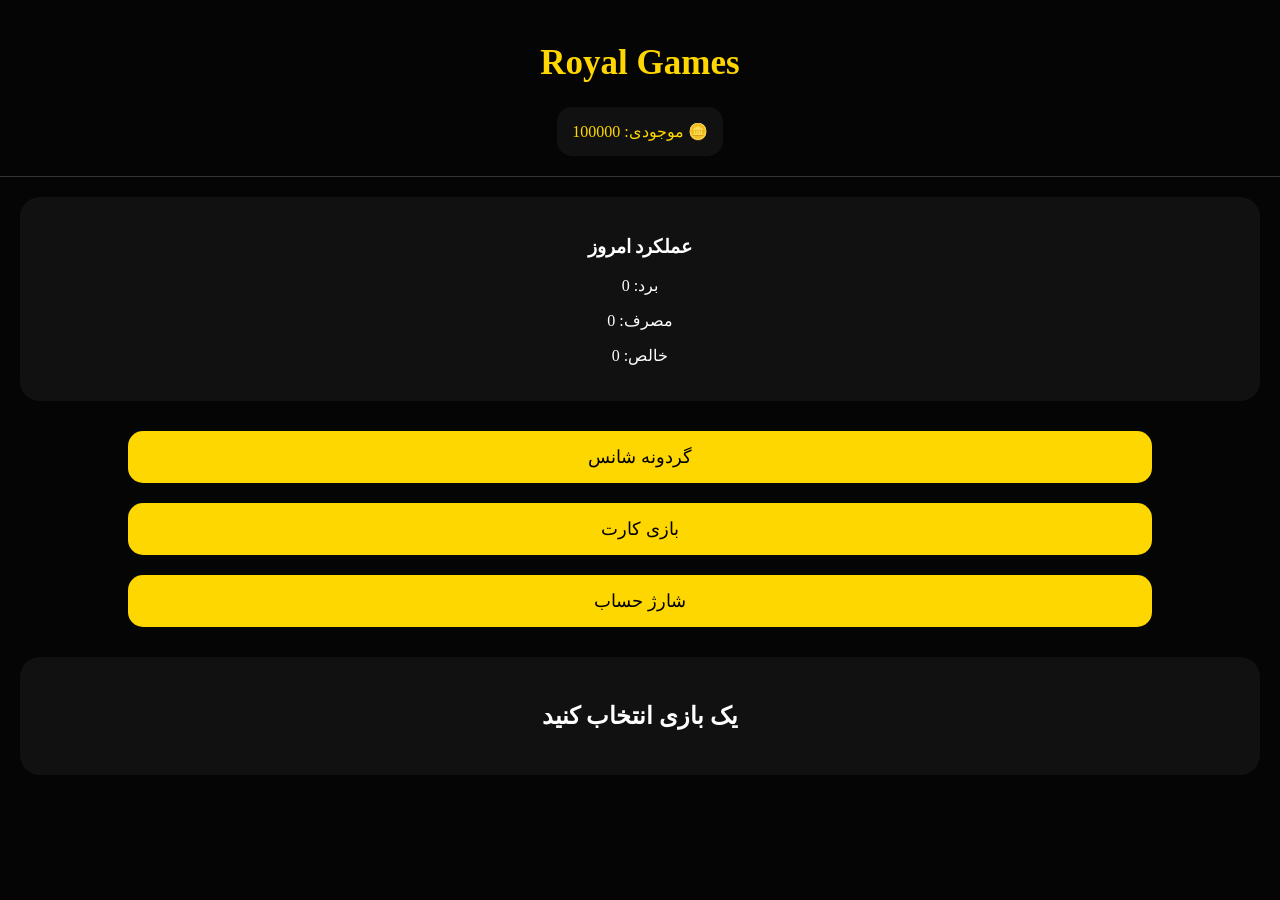
==== index.html @ 93e464c1 "Add files via upload" ====
<!DOCTYPE html>
<html lang="fa" dir="rtl">
<head>
<meta charset="UTF-8">
<title>Royal Games</title>
<link rel="stylesheet" href="style.css">
</head>

<body>

<header>
<h1>Royal Games</h1>

<div class="coin">
🪙 موجودی:
<span id="coins">100000</span>
</div>

</header>


<div class="stats">

<h3>عملکرد امروز</h3>

<p>برد: <span id="win">0</span></p>
<p>مصرف: <span id="lose">0</span></p>
<p>خالص: <span id="profit">0</span></p>

</div>


<div class="menu">

<button onclick="showWheel()">گردونه شانس</button>

<button onclick="showCards()">بازی کارت</button>

<button onclick="charge()">شارژ حساب</button>

</div>



<section id="game">

<h2>یک بازی انتخاب کنید</h2>

</section>


<script src="script.js"></script>

</body>
</html>
---- style.css ----
*{
    box-sizing:border-box;
    font-family:tahoma;
}

body{
    margin:0;
    background:#050505;
    color:white;
    text-align:center;
}


header{
    padding:20px;
    border-bottom:1px solid #333;
}


h1{
    color:#ffd700;
    font-size:35px;
}


.coin{
    background:#111;
    padding:15px;
    border-radius:15px;
    display:inline-block;
    color:#ffd700;
}


.stats{
    margin:20px;
    background:#111;
    padding:20px;
    border-radius:20px;
}


.menu button{
    width:80%;
    margin:10px;
    padding:15px;
    background:#ffd700;
    border:0;
    border-radius:15px;
    font-size:18px;
    cursor:pointer;
}


#game{
    margin:20px;
    background:#111;
    padding:25px;
    border-radius:20px;
}


.wheel{
    width:280px;
    height:280px;
    border-radius:50%;
    margin:20px auto;
    background:conic-gradient(
    #ffd700 0deg 36deg,
    #222 36deg 72deg,
    #ffd700 72deg 108deg,
    #222 108deg 144deg,
    #ffd700 144deg 180deg,
    #222 180deg 216deg,
    #ffd700 216deg 252deg,
    #222 252deg 288deg,
    #ffd700 288deg 324deg,
    #222 324deg
    );

    transition:5s;
}


.cards{
    display:grid;
    grid-template-columns:repeat(3,100px);
    gap:15px;
    justify-content:center;
}


.card{

    width:100px;
    height:130px;

    background:#ffd700;
    color:black;

    border-radius:15px;

    display:flex;
    align-items:center;
    justify-content:center;

    font-size:25px;

    cursor:pointer;

}


.card.open{
    background:#222;
    color:white;
}
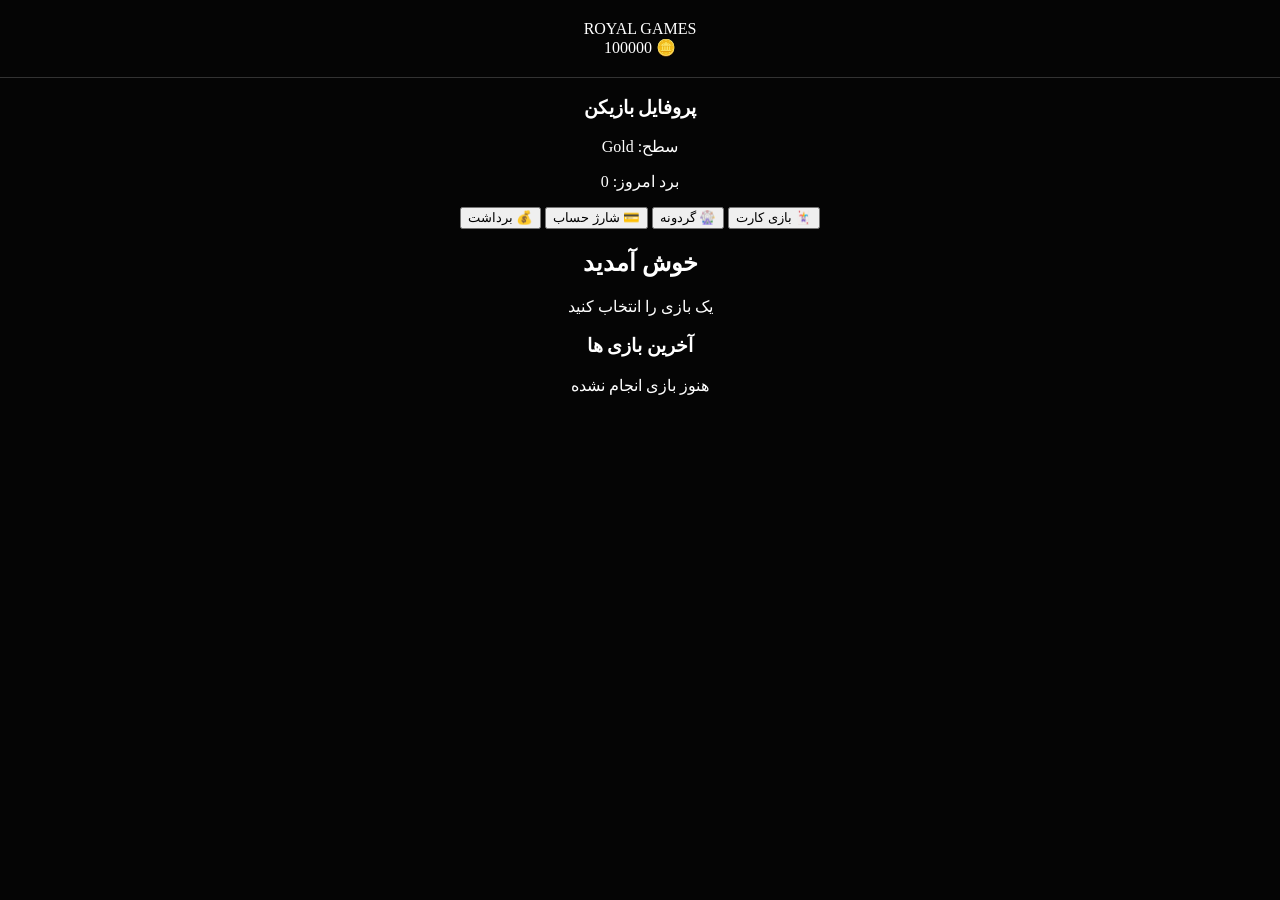
==== commit 76466586: "index.html" ====
--- a/index.html
+++ b/index.html
@@ -1,55 +1,151 @@
 <!DOCTYPE html>
 <html lang="fa" dir="rtl">
+
 <head>
+
 <meta charset="UTF-8">
+<meta name="viewport" content="width=device-width, initial-scale=1.0">
+
 <title>Royal Games</title>
+
 <link rel="stylesheet" href="style.css">
+
 </head>
+
 
 <body>
 
+
 <header>
-<h1>Royal Games</h1>
 
-<div class="coin">
-🪙 موجودی:
+<div class="logo">
+ROYAL GAMES
+</div>
+
+
+<div class="wallet">
+
+🪙
 <span id="coins">100000</span>
+
 </div>
+
 
 </header>
 
 
-<div class="stats">
 
-<h3>عملکرد امروز</h3>
+<div class="profile-box">
 
-<p>برد: <span id="win">0</span></p>
-<p>مصرف: <span id="lose">0</span></p>
-<p>خالص: <span id="profit">0</span></p>
+<h3>پروفایل بازیکن</h3>
 
-</div>
+<p>
+سطح:
+<span>Gold</span>
+</p>
 
 
-<div class="menu">
+<p>
+برد امروز:
+<span id="todayWin">0</span>
+</p>
 
-<button onclick="showWheel()">گردونه شانس</button>
-
-<button onclick="showCards()">بازی کارت</button>
-
-<button onclick="charge()">شارژ حساب</button>
 
 </div>
 
 
 
-<section id="game">
 
-<h2>یک بازی انتخاب کنید</h2>
+<div class="buttons">
 
-</section>
+
+<button onclick="openCards()">
+
+🃏 بازی کارت
+
+</button>
+
+
+
+<button onclick="openWheel()">
+
+🎡 گردونه
+
+</button>
+
+
+
+<button onclick="charge()">
+
+💳 شارژ حساب
+
+</button>
+
+
+
+<button onclick="withdraw()">
+
+💰 برداشت
+
+</button>
+
+
+
+</div>
+
+
+
+
+
+<div id="gameArea">
+
+
+<div class="welcome">
+
+
+<h2>
+خوش آمدید
+</h2>
+
+
+<p>
+یک بازی را انتخاب کنید
+</p>
+
+
+</div>
+
+
+</div>
+
+
+
+
+
+<div class="history">
+
+
+<h3>
+آخرین بازی ها
+</h3>
+
+
+<div id="historyList">
+
+هنوز بازی انجام نشده
+
+</div>
+
+
+</div>
+
+
+
 
 
 <script src="script.js"></script>
 
+
 </body>
-</html>+
+</html>
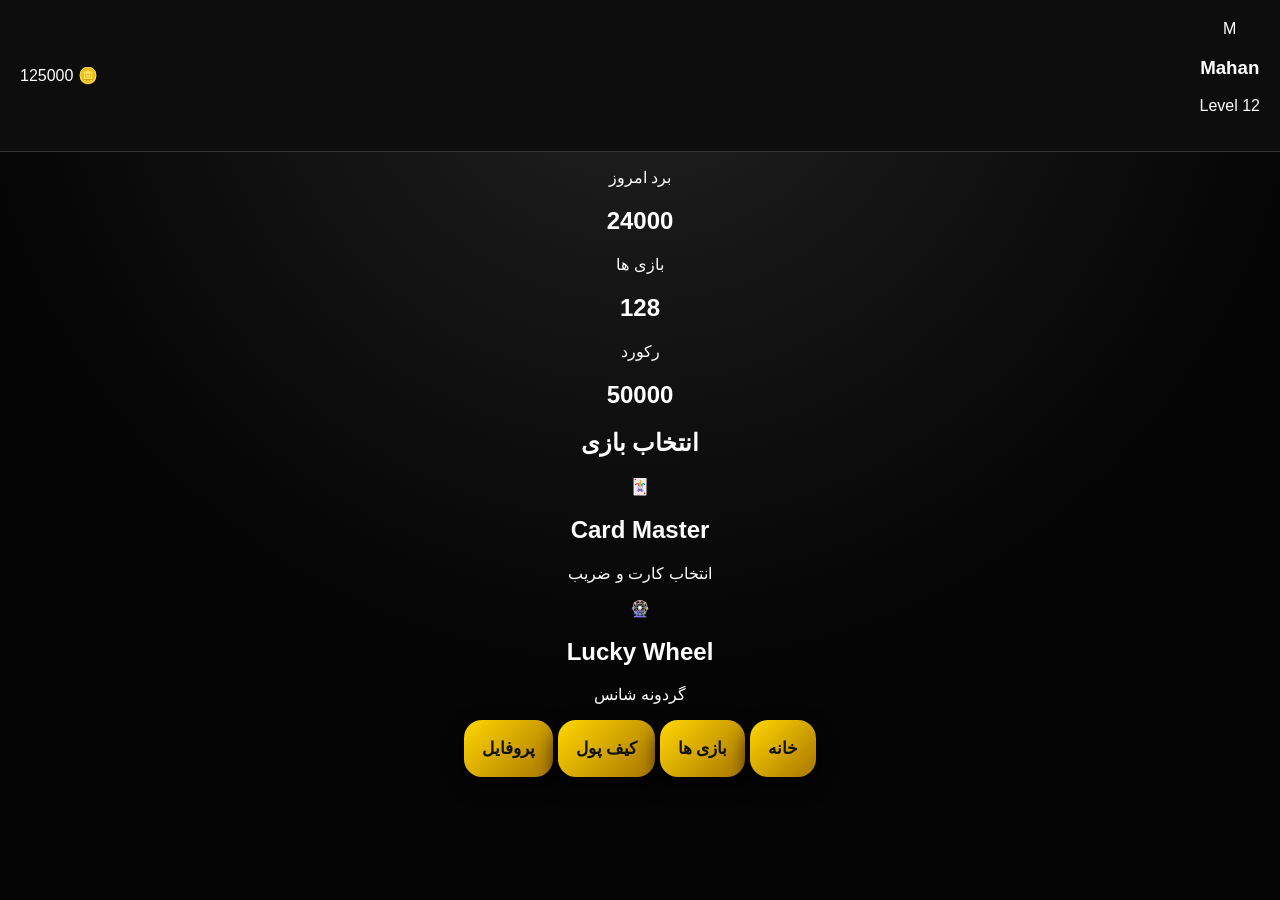
==== commit 045cf60b: "index.html" ====
--- a/index.html
+++ b/index.html
@@ -1,53 +1,105 @@
 <!DOCTYPE html>
 <html lang="fa" dir="rtl">
-
 <head>
 
 <meta charset="UTF-8">
-<meta name="viewport" content="width=device-width, initial-scale=1.0">
+<meta name="viewport" content="width=device-width,initial-scale=1.0">
 
-<title>Royal Games</title>
+<title>Royal Games Pro</title>
 
 <link rel="stylesheet" href="style.css">
 
 </head>
 
+<body>
 
-<body>
+
+<div class="app">
 
 
 <header>
 
-<div class="logo">
-ROYAL GAMES
+<div class="user">
+<div class="avatar">
+M
+</div>
+
+<div>
+<h3>Mahan</h3>
+<p>Level 12</p>
+</div>
+
 </div>
 
 
-<div class="wallet">
+<div class="balance">
 
 🪙
-<span id="coins">100000</span>
+<span id="coins">
+125000
+</span>
 
 </div>
-
 
 </header>
 
 
 
-<div class="profile-box">
 
-<h3>پروفایل بازیکن</h3>
+<section class="stats">
+
+
+<div>
+<p>برد امروز</p>
+<h2 id="win">
+24000
+</h2>
+</div>
+
+
+<div>
+<p>بازی ها</p>
+<h2>
+128
+</h2>
+</div>
+
+
+<div>
+<p>رکورد</p>
+<h2>
+50000
+</h2>
+</div>
+
+
+</section>
+
+
+
+
+<h2 class="title">
+انتخاب بازی
+</h2>
+
+
+
+
+<div class="games">
+
+
+<div class="game-card" onclick="cardsGame()">
+
+<div class="icon">
+🃏
+</div>
+
+<h2>
+Card Master
+</h2>
 
 <p>
-سطح:
-<span>Gold</span>
-</p>
-
-
-<p>
-برد امروز:
-<span id="todayWin">0</span>
+انتخاب کارت و ضریب
 </p>
 
 
@@ -56,60 +108,18 @@
 
 
 
-<div class="buttons">
+<div class="game-card" onclick="wheelGame()">
 
-
-<button onclick="openCards()">
-
-🃏 بازی کارت
-
-</button>
-
-
-
-<button onclick="openWheel()">
-
-🎡 گردونه
-
-</button>
-
-
-
-<button onclick="charge()">
-
-💳 شارژ حساب
-
-</button>
-
-
-
-<button onclick="withdraw()">
-
-💰 برداشت
-
-</button>
-
-
-
+<div class="icon">
+🎡
 </div>
 
-
-
-
-
-<div id="gameArea">
-
-
-<div class="welcome">
-
-
 <h2>
-خوش آمدید
+Lucky Wheel
 </h2>
 
-
 <p>
-یک بازی را انتخاب کنید
+گردونه شانس
 </p>
 
 
@@ -122,30 +132,32 @@
 
 
 
-<div class="history">
+<nav>
 
+<button>
+خانه
+</button>
 
-<h3>
-آخرین بازی ها
-</h3>
+<button>
+بازی ها
+</button>
 
+<button onclick="wallet()">
+کیف پول
+</button>
 
-<div id="historyList">
+<button>
+پروفایل
+</button>
 
-هنوز بازی انجام نشده
+</nav>
 
-</div>
 
 
 </div>
 
 
-
-
-
-<script src="script.js"></script>
-
+<script src="app.js"></script>
 
 </body>
-
 </html>
--- a/style.css
+++ b/style.css
@@ -1,117 +1,371 @@
 *{
     box-sizing:border-box;
-    font-family:tahoma;
-}
+    font-family:tahoma, sans-serif;
+}
+
 
 body{
+
     margin:0;
-    background:#050505;
+    background:
+    radial-gradient(circle at top,#222,#050505 60%);
+
     color:white;
     text-align:center;
-}
+
+    min-height:100vh;
+}
+
+
 
 
 header{
+
+    display:flex;
+    justify-content:space-between;
+    align-items:center;
+
     padding:20px;
+
+    background:#0d0d0d;
+
     border-bottom:1px solid #333;
-}
-
-
-h1{
+
+}
+
+
+
+.logo{
+
+    font-size:25px;
+    font-weight:bold;
+
     color:#ffd700;
-    font-size:35px;
-}
-
-
-.coin{
+
+    letter-spacing:2px;
+
+}
+
+
+
+.wallet{
+
+    background:#171717;
+
+    padding:12px 20px;
+
+    border-radius:20px;
+
+    color:#ffd700;
+
+    box-shadow:
+    0 0 15px #000;
+
+}
+
+
+
+
+
+.profile-box{
+
+    margin:20px;
+
     background:#111;
+
+    border-radius:25px;
+
+    padding:20px;
+
+    border:1px solid #292929;
+
+}
+
+
+
+.profile-box span{
+
+    color:#ffd700;
+
+}
+
+
+
+
+
+.buttons{
+
+    display:grid;
+
+    grid-template-columns:1fr 1fr;
+
+    gap:15px;
+
+    padding:20px;
+
+}
+
+
+
+
+
+button{
+
+
+    padding:18px;
+
+    border:none;
+
+    border-radius:18px;
+
+
+    background:
+
+    linear-gradient(135deg,#ffd700,#a87500);
+
+
+    color:#111;
+
+    font-size:17px;
+
+    font-weight:bold;
+
+    cursor:pointer;
+
+
+    box-shadow:
+    0 8px 20px #000;
+
+
+    transition:.3s;
+
+}
+
+
+
+button:hover{
+
+    transform:translateY(-4px);
+
+}
+
+
+
+
+
+#gameArea{
+
+    margin:20px;
+
+    background:#101010;
+
+    border-radius:25px;
+
+    padding:25px;
+
+    min-height:250px;
+
+}
+
+
+
+
+
+/* کارت ها */
+
+
+.cards{
+
+
+    display:grid;
+
+    grid-template-columns:repeat(3,90px);
+
+    justify-content:center;
+
+    gap:20px;
+
+
+}
+
+
+
+.card{
+
+
+    height:130px;
+
+    width:90px;
+
+
+    background:
+
+    linear-gradient(145deg,#222,#050505);
+
+
+    border:2px solid #ffd700;
+
+
+    border-radius:18px;
+
+
+    display:flex;
+
+    align-items:center;
+
+    justify-content:center;
+
+
+    font-size:30px;
+
+
+    cursor:pointer;
+
+
+    box-shadow:
+
+    0 10px 25px #000;
+
+
+    transition:.6s;
+
+
+    transform-style:preserve-3d;
+
+}
+
+
+
+.card:hover{
+
+    transform:
+    translateY(-8px)
+    rotateY(15deg);
+
+}
+
+
+
+
+.card.open{
+
+
+    background:#ffd700;
+
+    color:#111;
+
+
+    transform:
+    rotateY(180deg);
+
+}
+
+
+
+
+
+
+
+input{
+
+
+    width:80%;
+
     padding:15px;
+
+
     border-radius:15px;
-    display:inline-block;
-    color:#ffd700;
-}
-
-
-.stats{
+
+
+    border:none;
+
+
+    background:#222;
+
+
+    color:white;
+
+
+    font-size:18px;
+
+
+    text-align:center;
+
+}
+
+
+
+
+
+.wheel{
+
+
+    width:300px;
+
+    height:300px;
+
+
+    border-radius:50%;
+
+
+    margin:30px auto;
+
+
+    background:
+
+    conic-gradient(
+
+    #ffd700 0 36deg,
+
+    #222 36deg 72deg,
+
+    #ffd700 72deg 108deg,
+
+    #222 108deg 144deg,
+
+    #ffd700 144deg 180deg,
+
+    #222 180deg 216deg,
+
+    #ffd700 216deg 252deg,
+
+    #222 252deg 288deg,
+
+    #ffd700 288deg 324deg,
+
+    #222 324deg
+
+    );
+
+
+    border:8px solid #ffd700;
+
+
+    transition:5s;
+
+}
+
+
+
+
+
+
+.history{
+
     margin:20px;
+
     background:#111;
+
     padding:20px;
+
     border-radius:20px;
-}
-
-
-.menu button{
-    width:80%;
-    margin:10px;
-    padding:15px;
-    background:#ffd700;
-    border:0;
-    border-radius:15px;
-    font-size:18px;
-    cursor:pointer;
-}
-
-
-#game{
-    margin:20px;
-    background:#111;
-    padding:25px;
-    border-radius:20px;
-}
-
-
-.wheel{
-    width:280px;
-    height:280px;
-    border-radius:50%;
-    margin:20px auto;
-    background:conic-gradient(
-    #ffd700 0deg 36deg,
-    #222 36deg 72deg,
-    #ffd700 72deg 108deg,
-    #222 108deg 144deg,
-    #ffd700 144deg 180deg,
-    #222 180deg 216deg,
-    #ffd700 216deg 252deg,
-    #222 252deg 288deg,
-    #ffd700 288deg 324deg,
-    #222 324deg
-    );
-
-    transition:5s;
-}
-
-
-.cards{
-    display:grid;
-    grid-template-columns:repeat(3,100px);
-    gap:15px;
-    justify-content:center;
-}
-
-
-.card{
-
-    width:100px;
-    height:130px;
-
-    background:#ffd700;
-    color:black;
-
-    border-radius:15px;
-
-    display:flex;
-    align-items:center;
-    justify-content:center;
-
-    font-size:25px;
-
-    cursor:pointer;
-
-}
-
-
-.card.open{
-    background:#222;
-    color:white;
-}+
+}
+
+
+
+#historyList{
+
+    color:#bbb;
+
+    }
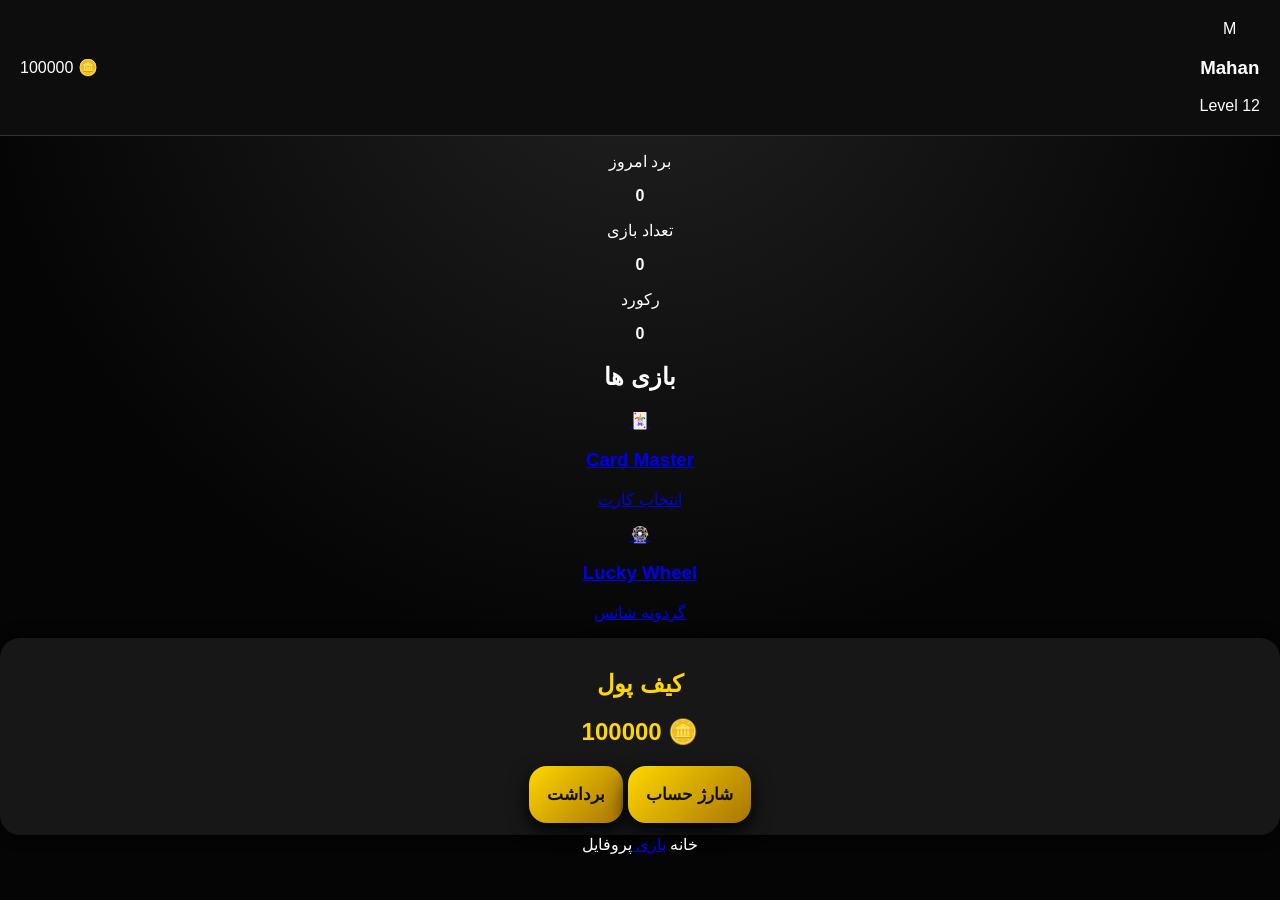
==== commit 6378bbf4: "index.html" ====
--- a/index.html
+++ b/index.html
@@ -1,16 +1,18 @@
 <!DOCTYPE html>
 <html lang="fa" dir="rtl">
+
 <head>
 
 <meta charset="UTF-8">
-<meta name="viewport" content="width=device-width,initial-scale=1.0">
-
-<title>Royal Games Pro</title>
+<meta name="viewport" content="width=device-width, initial-scale=1.0">
+
+<title>Royal Games</title>
 
 <link rel="stylesheet" href="style.css">
 
 </head>
 
+
 <body>
 
 
@@ -19,57 +21,195 @@
 
 <header>
 
-<div class="user">
+<div class="user-box">
+
 <div class="avatar">
 M
 </div>
 
+
 <div>
-<h3>Mahan</h3>
-<p>Level 12</p>
-</div>
-
-</div>
+
+<h3>
+Mahan
+</h3>
+
+<span>
+Level 12
+</span>
+
+</div>
+
+
+</div>
+
 
 
 <div class="balance">
 
 🪙
+
 <span id="coins">
-125000
+100000
 </span>
 
 </div>
 
+
 </header>
 
 
 
 
+
 <section class="stats">
 
 
+<div class="stat">
+
+<p>
+برد امروز
+</p>
+
+<b id="win">
+0
+</b>
+
+
+</div>
+
+
+
+<div class="stat">
+
+<p>
+تعداد بازی
+</p>
+
+<b id="games">
+0
+</b>
+
+
+</div>
+
+
+
+<div class="stat">
+
+<p>
+رکورد
+</p>
+
+<b id="record">
+0
+</b>
+
+
+</div>
+
+
+</section>
+
+
+
+
+
+
+<h2 class="title">
+بازی ها
+</h2>
+
+
+
+
+
+<div class="games">
+
+
+<a href="card.html" class="game">
+
 <div>
-<p>برد امروز</p>
-<h2 id="win">
-24000
+🃏
+</div>
+
+<h3>
+Card Master
+</h3>
+
+<p>
+انتخاب کارت
+</p>
+
+
+</a>
+
+
+
+
+
+<a href="wheel.html" class="game">
+
+
+<div>
+🎡
+</div>
+
+
+<h3>
+Lucky Wheel
+</h3>
+
+
+<p>
+گردونه شانس
+</p>
+
+
+</a>
+
+
+
+</div>
+
+
+
+
+
+
+
+<section class="wallet">
+
+
+<h2>
+کیف پول
 </h2>
-</div>
-
-
-<div>
-<p>بازی ها</p>
-<h2>
-128
-</h2>
-</div>
-
-
-<div>
-<p>رکورد</p>
-<h2>
-50000
-</h2>
+
+
+<div class="wallet-card">
+
+<h1>
+
+🪙
+
+<span id="walletCoins">
+100000
+
+</span>
+
+</h1>
+
+
+<button onclick="charge()">
+شارژ حساب
+</button>
+
+
+<button onclick="withdraw()">
+برداشت
+</button>
+
+
 </div>
 
 
@@ -78,77 +218,25 @@
 
 
 
-<h2 class="title">
-انتخاب بازی
-</h2>
-
-
-
-
-<div class="games">
-
-
-<div class="game-card" onclick="cardsGame()">
-
-<div class="icon">
-🃏
-</div>
-
-<h2>
-Card Master
-</h2>
-
-<p>
-انتخاب کارت و ضریب
-</p>
-
-
-</div>
-
-
-
-
-<div class="game-card" onclick="wheelGame()">
-
-<div class="icon">
-🎡
-</div>
-
-<h2>
-Lucky Wheel
-</h2>
-
-<p>
-گردونه شانس
-</p>
-
-
-</div>
-
-
-</div>
-
-
-
 
 
 <nav>
 
-<button>
+
+<a>
 خانه
-</button>
-
-<button>
-بازی ها
-</button>
-
-<button onclick="wallet()">
-کیف پول
-</button>
-
-<button>
+</a>
+
+
+<a href="card.html">
+بازی
+</a>
+
+
+<a>
 پروفایل
-</button>
+</a>
+
 
 </nav>
 
@@ -157,7 +245,11 @@
 </div>
 
 
-<script src="app.js"></script>
+
+
+<script src="script.js"></script>
+
 
 </body>
+
 </html>
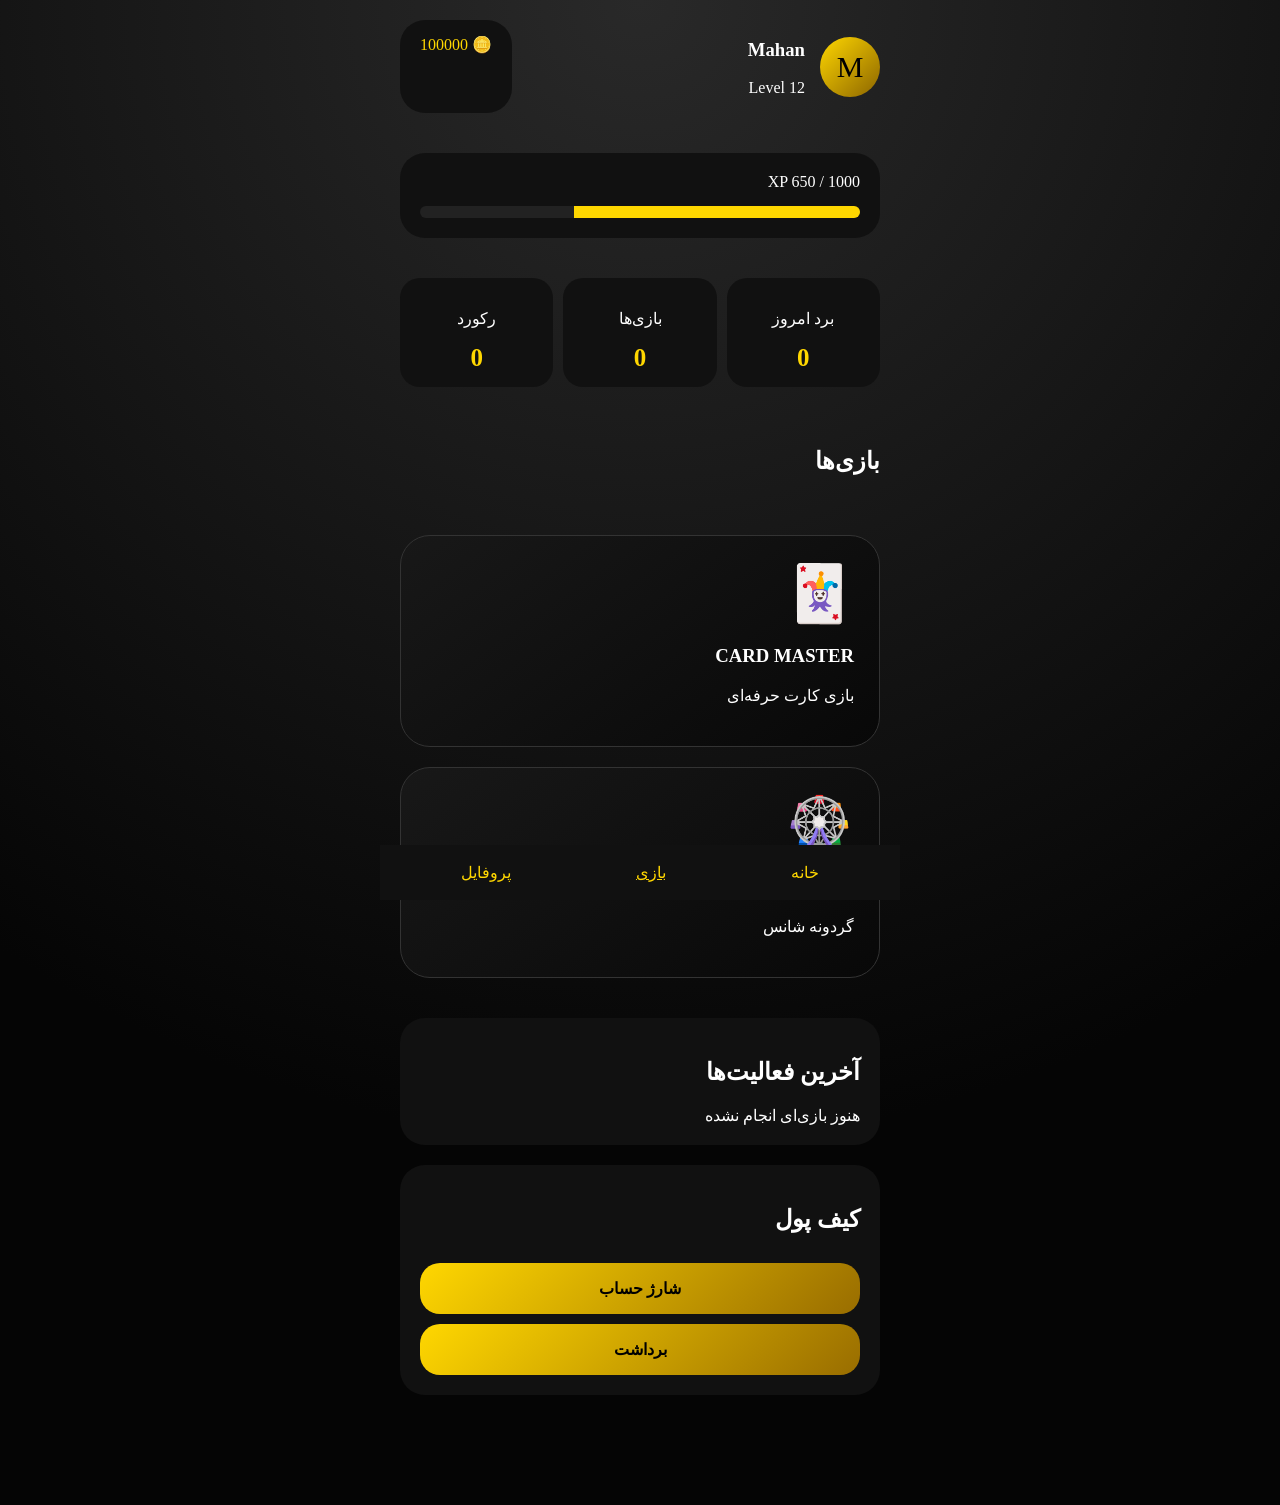
==== commit 1e02b6d7: "index.html" ====
--- a/index.html
+++ b/index.html
@@ -4,9 +4,9 @@
 <head>
 
 <meta charset="UTF-8">
-<meta name="viewport" content="width=device-width, initial-scale=1.0">
-
-<title>Royal Games</title>
+<meta name="viewport" content="width=device-width,initial-scale=1.0">
+
+<title>Royal Games PRO</title>
 
 <link rel="stylesheet" href="style.css">
 
@@ -16,12 +16,24 @@
 <body>
 
 
+<div class="loader" id="loader">
+
+<div class="logo">
+ROYAL
+</div>
+
+</div>
+
+
+
+
 <div class="app">
 
 
-<header>
-
-<div class="user-box">
+<header class="top">
+
+
+<div class="profile">
 
 <div class="avatar">
 M
@@ -34,12 +46,11 @@
 Mahan
 </h3>
 
-<span>
-Level 12
-</span>
-
-</div>
-
+<p>
+Level <span id="level">12</span>
+</p>
+
+</div>
 
 </div>
 
@@ -62,16 +73,46 @@
 
 
 
+<section class="xp-box">
+
+<div class="xp-title">
+
+XP
+
+<span id="xp">
+650
+</span>
+/
+1000
+
+</div>
+
+
+<div class="xp-bar">
+
+<div id="xpProgress"></div>
+
+</div>
+
+
+</section>
+
+
+
+
+
+
+
 <section class="stats">
 
 
-<div class="stat">
+<div>
 
 <p>
 برد امروز
 </p>
 
-<b id="win">
+<b id="wins">
 0
 </b>
 
@@ -79,11 +120,10 @@
 </div>
 
 
-
-<div class="stat">
-
-<p>
-تعداد بازی
+<div>
+
+<p>
+بازی‌ها
 </p>
 
 <b id="games">
@@ -94,8 +134,7 @@
 </div>
 
 
-
-<div class="stat">
+<div>
 
 <p>
 رکورد
@@ -117,47 +156,49 @@
 
 
 <h2 class="title">
-بازی ها
+بازی‌ها
 </h2>
 
 
 
 
-
-<div class="games">
-
-
-<a href="card.html" class="game">
-
-<div>
+<section class="games">
+
+
+<a href="card.html" class="game-card">
+
+
+<div class="game-icon">
 🃏
 </div>
 
+
 <h3>
-Card Master
+CARD MASTER
 </h3>
 
-<p>
-انتخاب کارت
-</p>
-
-
-</a>
-
-
-
-
-
-<a href="wheel.html" class="game">
-
-
-<div>
+
+<p>
+بازی کارت حرفه‌ای
+</p>
+
+
+</a>
+
+
+
+
+
+<a href="wheel.html" class="game-card">
+
+
+<div class="game-icon">
 🎡
 </div>
 
 
 <h3>
-Lucky Wheel
+LUCKY WHEEL
 </h3>
 
 
@@ -170,7 +211,29 @@
 
 
 
-</div>
+</section>
+
+
+
+
+
+
+<section class="history">
+
+
+<h2>
+آخرین فعالیت‌ها
+</h2>
+
+
+<div id="history">
+
+هنوز بازی‌ای انجام نشده
+
+</div>
+
+
+</section>
 
 
 
@@ -186,20 +249,6 @@
 </h2>
 
 
-<div class="wallet-card">
-
-<h1>
-
-🪙
-
-<span id="walletCoins">
-100000
-
-</span>
-
-</h1>
-
-
 <button onclick="charge()">
 شارژ حساب
 </button>
@@ -210,9 +259,6 @@
 </button>
 
 
-</div>
-
-
 </section>
 
 
@@ -242,13 +288,13 @@
 
 
 
-</div>
-
-
-
-
-<script src="script.js"></script>
-
+
+</div>
+
+
+
+
+<script src="app.js"></script>
 
 </body>
 
--- a/style.css
+++ b/style.css
@@ -1,35 +1,45 @@
 *{
-    box-sizing:border-box;
-    font-family:tahoma, sans-serif;
-}
+
+box-sizing:border-box;
+font-family:tahoma;
+
+}
+
 
 
 body{
 
-    margin:0;
-    background:
-    radial-gradient(circle at top,#222,#050505 60%);
-
-    color:white;
-    text-align:center;
-
-    min-height:100vh;
-}
-
-
-
-
-header{
-
-    display:flex;
-    justify-content:space-between;
-    align-items:center;
-
-    padding:20px;
-
-    background:#0d0d0d;
-
-    border-bottom:1px solid #333;
+margin:0;
+
+background:
+radial-gradient(circle at top,#292929,#050505 70%);
+
+color:white;
+
+min-height:100vh;
+
+}
+
+
+
+
+.loader{
+
+position:fixed;
+
+inset:0;
+
+background:#050505;
+
+display:flex;
+
+align-items:center;
+
+justify-content:center;
+
+z-index:10;
+
+animation:hide 2s forwards;
 
 }
 
@@ -37,71 +47,278 @@
 
 .logo{
 
-    font-size:25px;
-    font-weight:bold;
-
-    color:#ffd700;
-
-    letter-spacing:2px;
-
-}
-
-
-
-.wallet{
-
-    background:#171717;
-
-    padding:12px 20px;
-
-    border-radius:20px;
-
-    color:#ffd700;
-
-    box-shadow:
-    0 0 15px #000;
-
-}
-
-
-
-
-
-.profile-box{
-
-    margin:20px;
-
-    background:#111;
-
-    border-radius:25px;
-
-    padding:20px;
-
-    border:1px solid #292929;
-
-}
-
-
-
-.profile-box span{
-
-    color:#ffd700;
-
-}
-
-
-
-
-
-.buttons{
-
-    display:grid;
-
-    grid-template-columns:1fr 1fr;
-
-    gap:15px;
-
-    padding:20px;
+font-size:45px;
+
+font-weight:bold;
+
+color:#ffd700;
+
+text-shadow:
+0 0 20px #ffd700;
+
+}
+
+
+
+
+@keyframes hide{
+
+to{
+
+opacity:0;
+
+visibility:hidden;
+
+}
+
+}
+
+
+
+
+
+.app{
+
+max-width:520px;
+
+margin:auto;
+
+padding-bottom:90px;
+
+}
+
+
+
+
+
+.top{
+
+display:flex;
+
+justify-content:space-between;
+
+padding:20px;
+
+}
+
+
+
+
+
+.profile{
+
+display:flex;
+
+gap:15px;
+
+align-items:center;
+
+}
+
+
+
+
+.avatar{
+
+width:60px;
+
+height:60px;
+
+border-radius:50%;
+
+background:
+linear-gradient(135deg,#ffd700,#8c6500);
+
+display:flex;
+
+align-items:center;
+
+justify-content:center;
+
+font-size:30px;
+
+color:#000;
+
+}
+
+
+
+
+.balance{
+
+background:#111;
+
+padding:15px 20px;
+
+border-radius:25px;
+
+color:#ffd700;
+
+}
+
+
+
+
+
+.xp-box{
+
+margin:20px;
+
+background:#111;
+
+padding:20px;
+
+border-radius:25px;
+
+}
+
+
+
+
+.xp-bar{
+
+height:12px;
+
+background:#222;
+
+border-radius:20px;
+
+overflow:hidden;
+
+margin-top:15px;
+
+}
+
+
+
+#xpProgress{
+
+height:100%;
+
+width:65%;
+
+background:#ffd700;
+
+}
+
+
+
+
+.stats{
+
+display:grid;
+
+grid-template-columns:repeat(3,1fr);
+
+gap:10px;
+
+padding:20px;
+
+}
+
+
+
+
+.stats div{
+
+background:#111;
+
+padding:15px;
+
+border-radius:20px;
+
+text-align:center;
+
+}
+
+
+
+.stats b{
+
+color:#ffd700;
+
+font-size:25px;
+
+}
+
+
+
+
+.title{
+
+padding:20px;
+
+}
+
+
+
+
+
+.games{
+
+padding:20px;
+
+display:grid;
+
+gap:20px;
+
+}
+
+
+
+
+.game-card{
+
+text-decoration:none;
+
+color:white;
+
+background:
+
+linear-gradient(145deg,#181818,#080808);
+
+padding:25px;
+
+border-radius:30px;
+
+border:1px solid #333;
+
+transition:.3s;
+
+}
+
+
+
+.game-card:hover{
+
+transform:translateY(-8px);
+
+border-color:#ffd700;
+
+}
+
+
+
+
+
+.game-icon{
+
+font-size:55px;
+
+}
+
+
+
+
+.history,.wallet{
+
+margin:20px;
+
+background:#111;
+
+padding:20px;
+
+border-radius:25px;
 
 }
 
@@ -111,261 +328,57 @@
 
 button{
 
-
-    padding:18px;
-
-    border:none;
-
-    border-radius:18px;
-
-
-    background:
-
-    linear-gradient(135deg,#ffd700,#a87500);
-
-
-    color:#111;
-
-    font-size:17px;
-
-    font-weight:bold;
-
-    cursor:pointer;
-
-
-    box-shadow:
-    0 8px 20px #000;
-
-
-    transition:.3s;
-
-}
-
-
-
-button:hover{
-
-    transform:translateY(-4px);
-
-}
-
-
-
-
-
-#gameArea{
-
-    margin:20px;
-
-    background:#101010;
-
-    border-radius:25px;
-
-    padding:25px;
-
-    min-height:250px;
-
-}
-
-
-
-
-
-/* کارت ها */
-
-
-.cards{
-
-
-    display:grid;
-
-    grid-template-columns:repeat(3,90px);
-
-    justify-content:center;
-
-    gap:20px;
-
-
-}
-
-
-
-.card{
-
-
-    height:130px;
-
-    width:90px;
-
-
-    background:
-
-    linear-gradient(145deg,#222,#050505);
-
-
-    border:2px solid #ffd700;
-
-
-    border-radius:18px;
-
-
-    display:flex;
-
-    align-items:center;
-
-    justify-content:center;
-
-
-    font-size:30px;
-
-
-    cursor:pointer;
-
-
-    box-shadow:
-
-    0 10px 25px #000;
-
-
-    transition:.6s;
-
-
-    transform-style:preserve-3d;
-
-}
-
-
-
-.card:hover{
-
-    transform:
-    translateY(-8px)
-    rotateY(15deg);
-
-}
-
-
-
-
-.card.open{
-
-
-    background:#ffd700;
-
-    color:#111;
-
-
-    transform:
-    rotateY(180deg);
-
-}
-
-
-
-
-
-
-
-input{
-
-
-    width:80%;
-
-    padding:15px;
-
-
-    border-radius:15px;
-
-
-    border:none;
-
-
-    background:#222;
-
-
-    color:white;
-
-
-    font-size:18px;
-
-
-    text-align:center;
-
-}
-
-
-
-
-
-.wheel{
-
-
-    width:300px;
-
-    height:300px;
-
-
-    border-radius:50%;
-
-
-    margin:30px auto;
-
-
-    background:
-
-    conic-gradient(
-
-    #ffd700 0 36deg,
-
-    #222 36deg 72deg,
-
-    #ffd700 72deg 108deg,
-
-    #222 108deg 144deg,
-
-    #ffd700 144deg 180deg,
-
-    #222 180deg 216deg,
-
-    #ffd700 216deg 252deg,
-
-    #222 252deg 288deg,
-
-    #ffd700 288deg 324deg,
-
-    #222 324deg
-
-    );
-
-
-    border:8px solid #ffd700;
-
-
-    transition:5s;
-
-}
-
-
-
-
-
-
-.history{
-
-    margin:20px;
-
-    background:#111;
-
-    padding:20px;
-
-    border-radius:20px;
-
-}
-
-
-
-#historyList{
-
-    color:#bbb;
+width:100%;
+
+padding:16px;
+
+margin-top:10px;
+
+border:0;
+
+border-radius:20px;
+
+background:
+linear-gradient(135deg,#ffd700,#996d00);
+
+font-weight:bold;
+
+font-size:16px;
+
+}
+
+
+
+
+
+nav{
+
+position:fixed;
+
+bottom:0;
+
+left:0;
+
+right:0;
+
+max-width:520px;
+
+margin:auto;
+
+background:#111;
+
+display:flex;
+
+justify-content:space-around;
+
+padding:18px;
+
+}
+
+
+
+nav a{
+
+color:#ffd700;
 
     }
